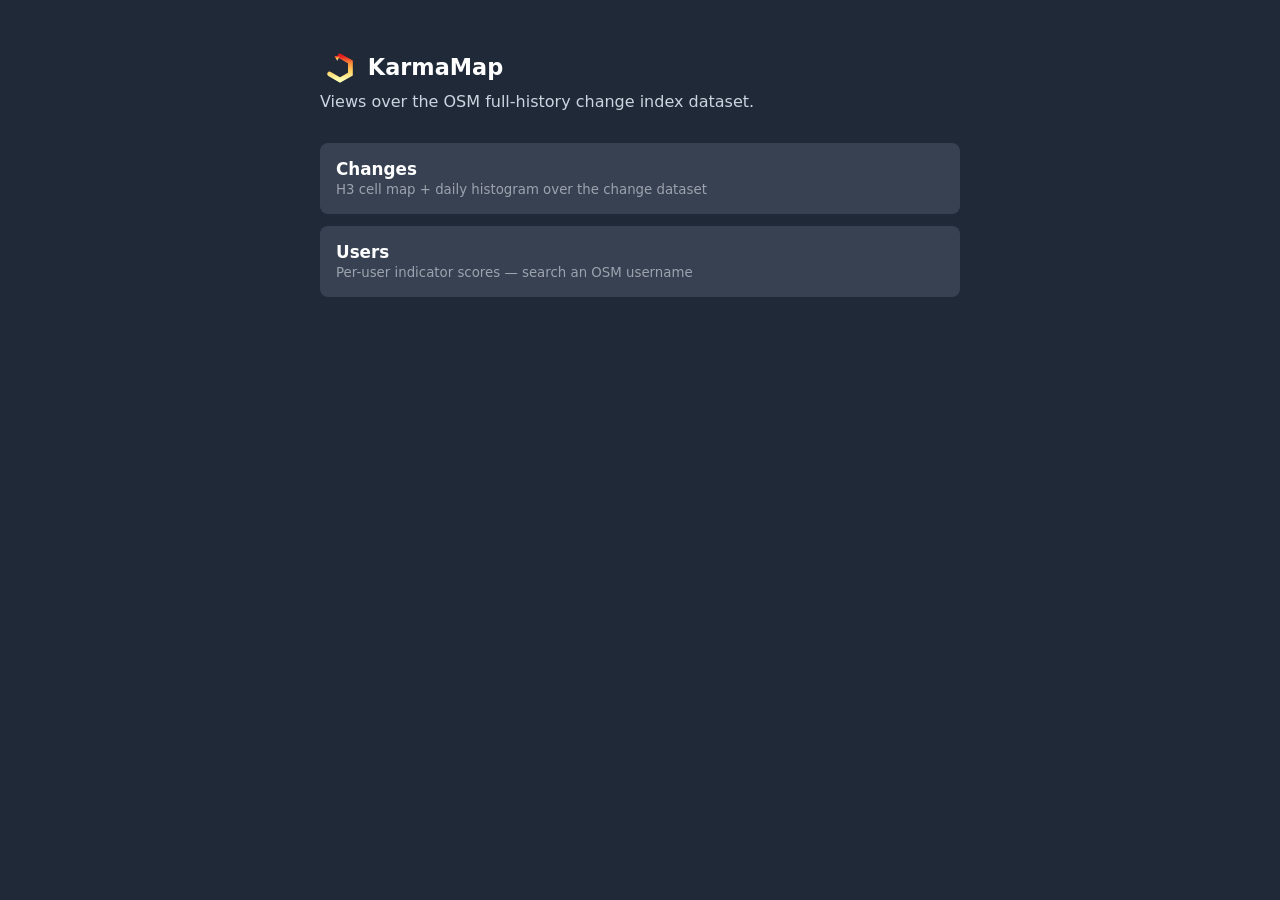
==== web/index.html @ ceda4431 "CSS refactoring" ====
<!doctype html>
<html lang="en">
<head>
  <meta charset="utf-8" />
  <meta name="viewport" content="width=device-width, initial-scale=1" />
  <title>KarmaMap</title>
  <link rel="icon" type="image/svg+xml" href="./icon.svg" />
  <link rel="stylesheet" href="./base.css" />
  <style>
    html, body { background: var(--header-bg); color: white; }
    #wrap { max-width: 640px; margin: 0 auto; padding: 3rem 1rem; }
    h1 { font-size: 1.4rem; margin: 0 0 0.25rem; }
    p { color: var(--text-soft); margin: 0 0 2rem; }
    ul { list-style: none; margin: 0; padding: 0; display: flex; flex-direction: column; gap: 0.75rem; }
    a { display: block; padding: 1rem; border-radius: 8px; background: var(--panel); color: white; text-decoration: none; }
    a:hover { background: var(--panel-hover); }
    strong { display: block; font-size: 1.05rem; }
    small { color: var(--muted); }
  </style>
</head>
<body>
  <div id="wrap">
    <h1><img src="./icon.svg" alt="" width="40" height="40" style="vertical-align: middle;" /> KarmaMap</h1>
    <p>Views over the OSM full-history change index dataset.</p>
    <ul>
      <li>
        <a href="./changes/">
          <strong>Changes</strong>
          <small>H3 cell map + daily histogram over the change dataset</small>
        </a>
      </li>
      <li>
        <a href="./users/">
          <strong>Users</strong>
          <small>Per-user indicator scores — search an OSM username</small>
        </a>
      </li>
    </ul>
  </div>
</body>
</html>
---- web/base.css ----
:root {
  --header-bg: #1f2937;
  --panel: #374151;
  --panel-hover: #4b5563;
  --link: #93c5fd;
  --divider: #9ba7b9;
  --muted: #9ca3af;
  --label: #6b7280;
  --border: #e5e7eb;
  --border-light: #f3f4f6;
  --surface: #fff;
  --surface-alt: #f9fafb;
  --page-bg: #f3f4f6;
  --code-bg: #111827;
  --code-fg: #e5e7eb;
  --text-soft: #cbd5e1;
}

html, body { height: 100%; margin: 0; font-family: system-ui, sans-serif; }

#controls {
  display: flex; align-items: center; gap: 0.75rem;
  padding: 0.75rem 1rem; background: var(--header-bg); color: white;
}
#controls a { color: var(--link); text-decoration: none; font-size: 0.9rem; }
#controls .divider { width: 1px; height: 28px; background: var(--divider); }
#controls label { font-size: 0.85rem; }
#controls input[type="date"],
#controls input[type="text"],
#controls button { font-size: 0.9rem; padding: 0.3rem 0.5rem; }

#status { font-size: 0.85rem; opacity: 0.85; }
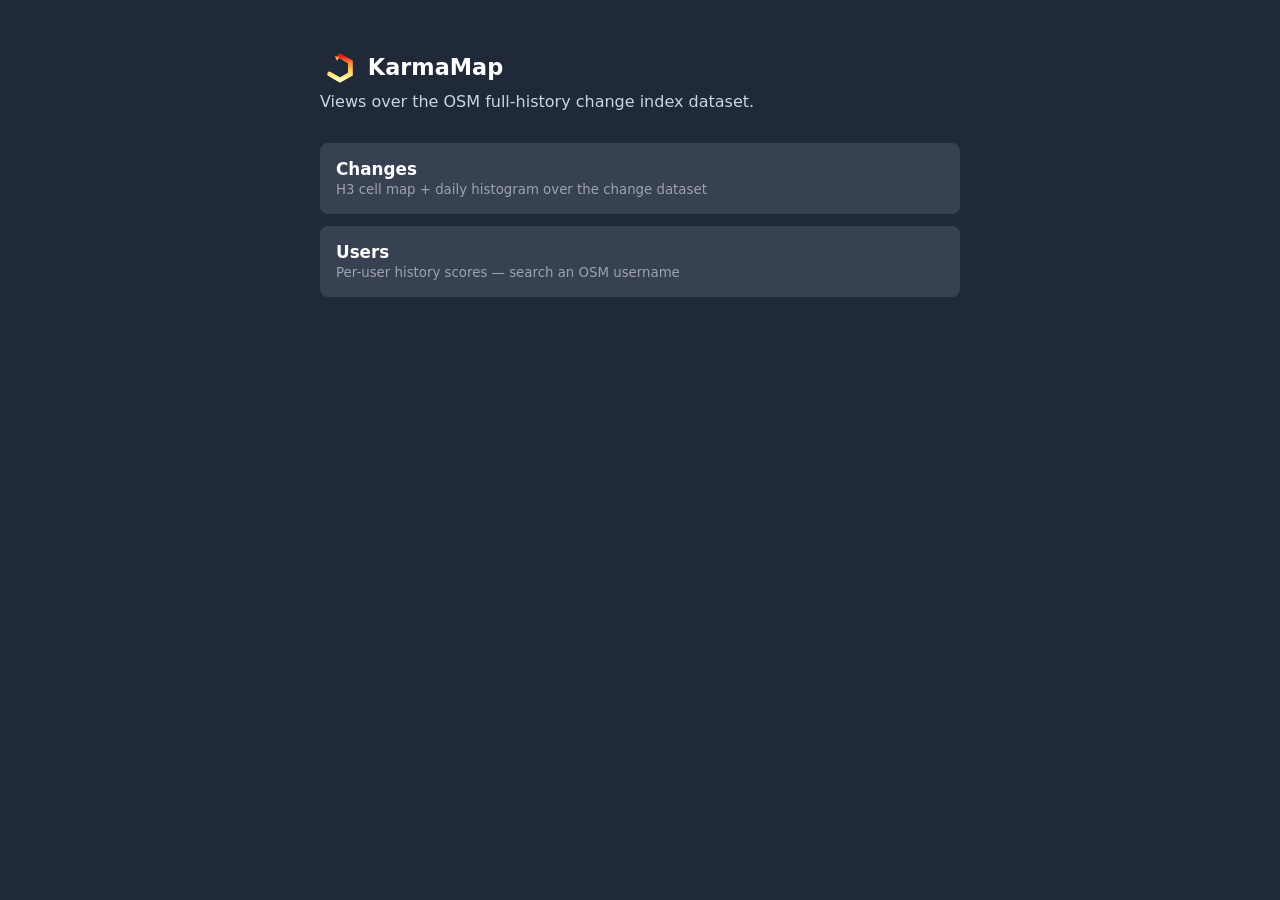
==== commit 7f469cc3: "Rename user_indicators to users_history" ====
--- a/web/index.html
+++ b/web/index.html
@@ -32,7 +32,7 @@
       <li>
         <a href="./users/">
           <strong>Users</strong>
-          <small>Per-user indicator scores — search an OSM username</small>
+          <small>Per-user history scores — search an OSM username</small>
         </a>
       </li>
     </ul>
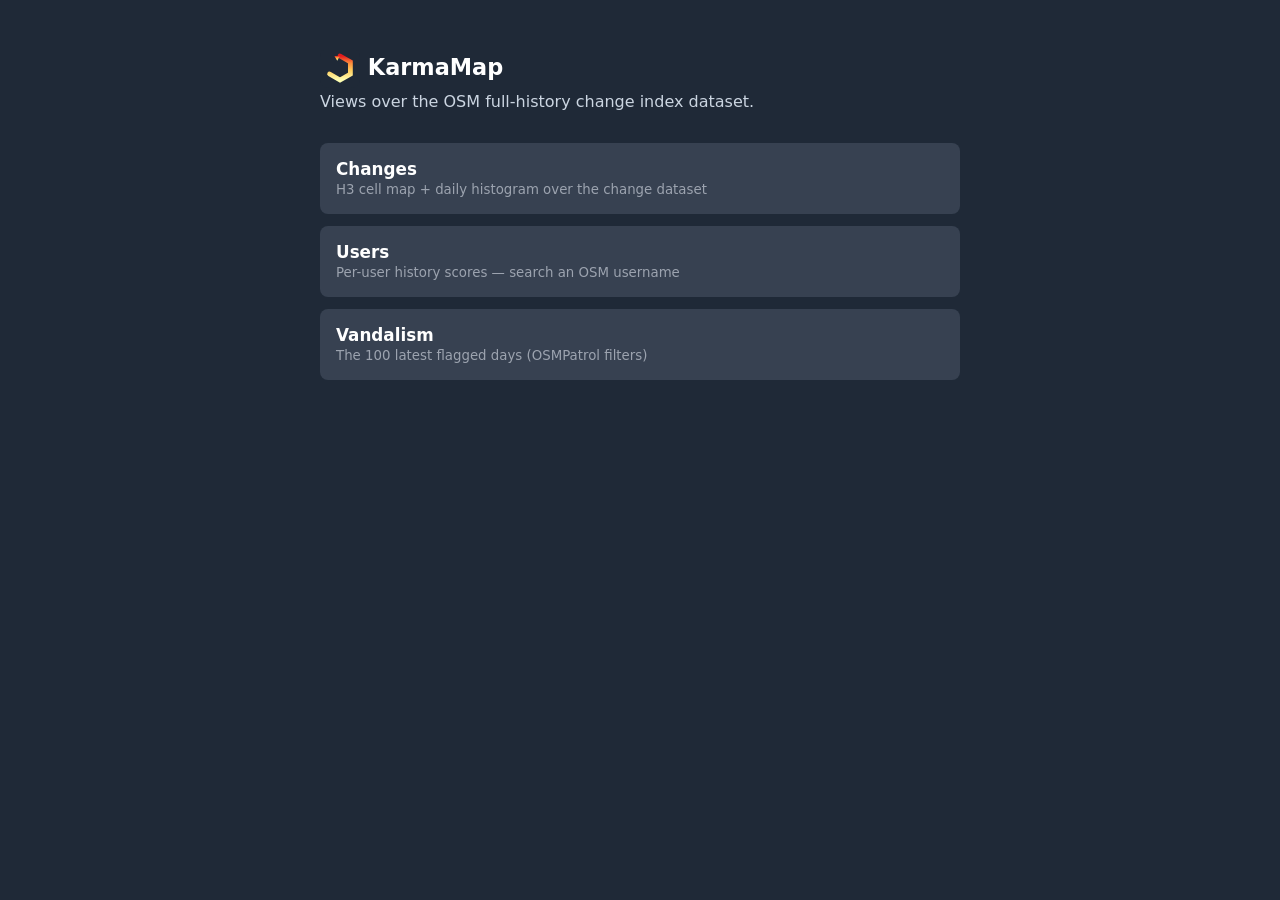
==== commit 6d9a85fb: "Add vandalism.parquet" ====
--- a/web/index.html
+++ b/web/index.html
@@ -35,6 +35,12 @@
           <small>Per-user history scores — search an OSM username</small>
         </a>
       </li>
+      <li>
+        <a href="./vandalism/">
+          <strong>Vandalism</strong>
+          <small>The 100 latest flagged days (OSMPatrol filters)</small>
+        </a>
+      </li>
     </ul>
   </div>
 </body>
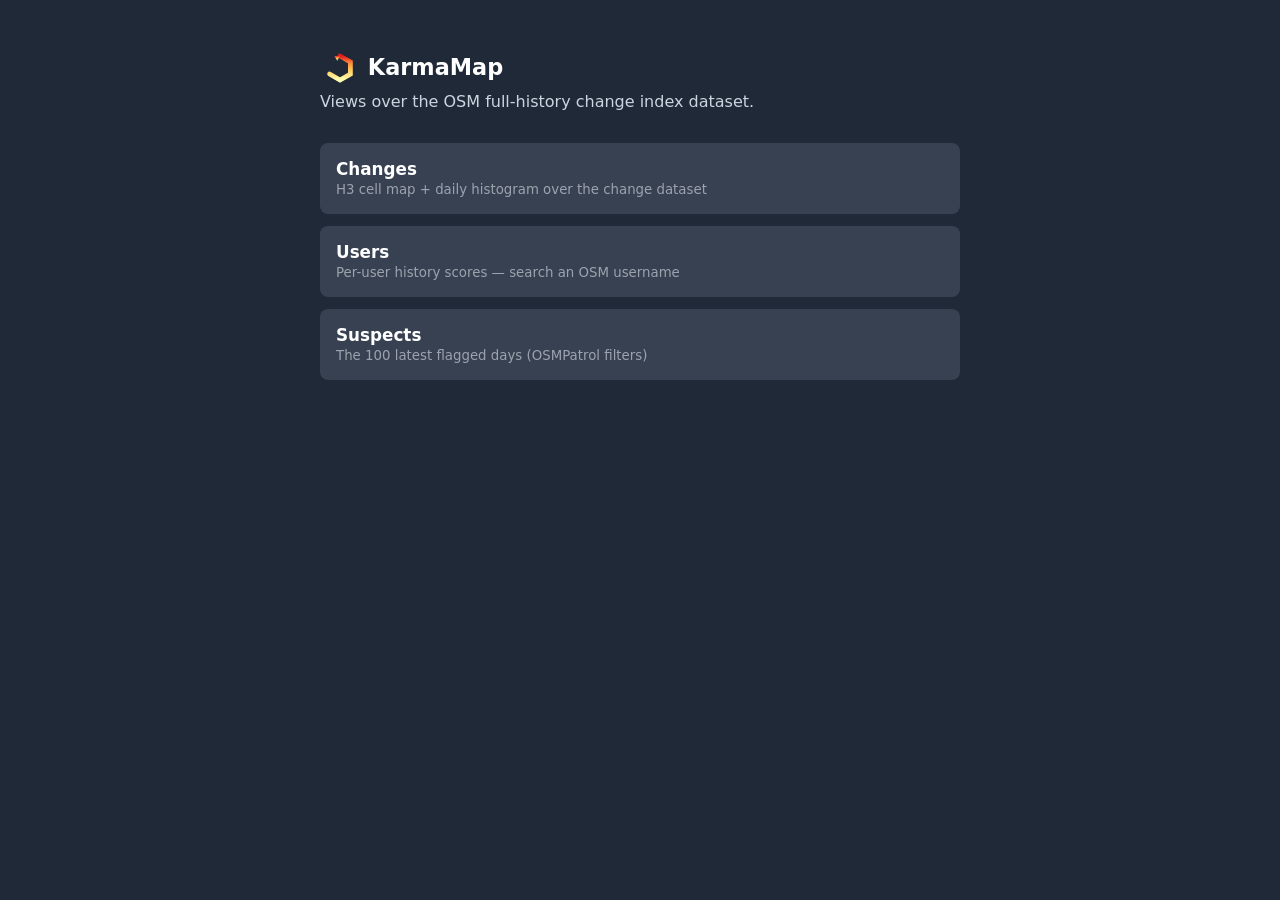
==== commit e88bbf34: "Rename vandalism suspect" ====
--- a/web/index.html
+++ b/web/index.html
@@ -36,8 +36,8 @@
         </a>
       </li>
       <li>
-        <a href="./vandalism/">
-          <strong>Vandalism</strong>
+        <a href="./suspect/">
+          <strong>Suspects</strong>
           <small>The 100 latest flagged days (OSMPatrol filters)</small>
         </a>
       </li>
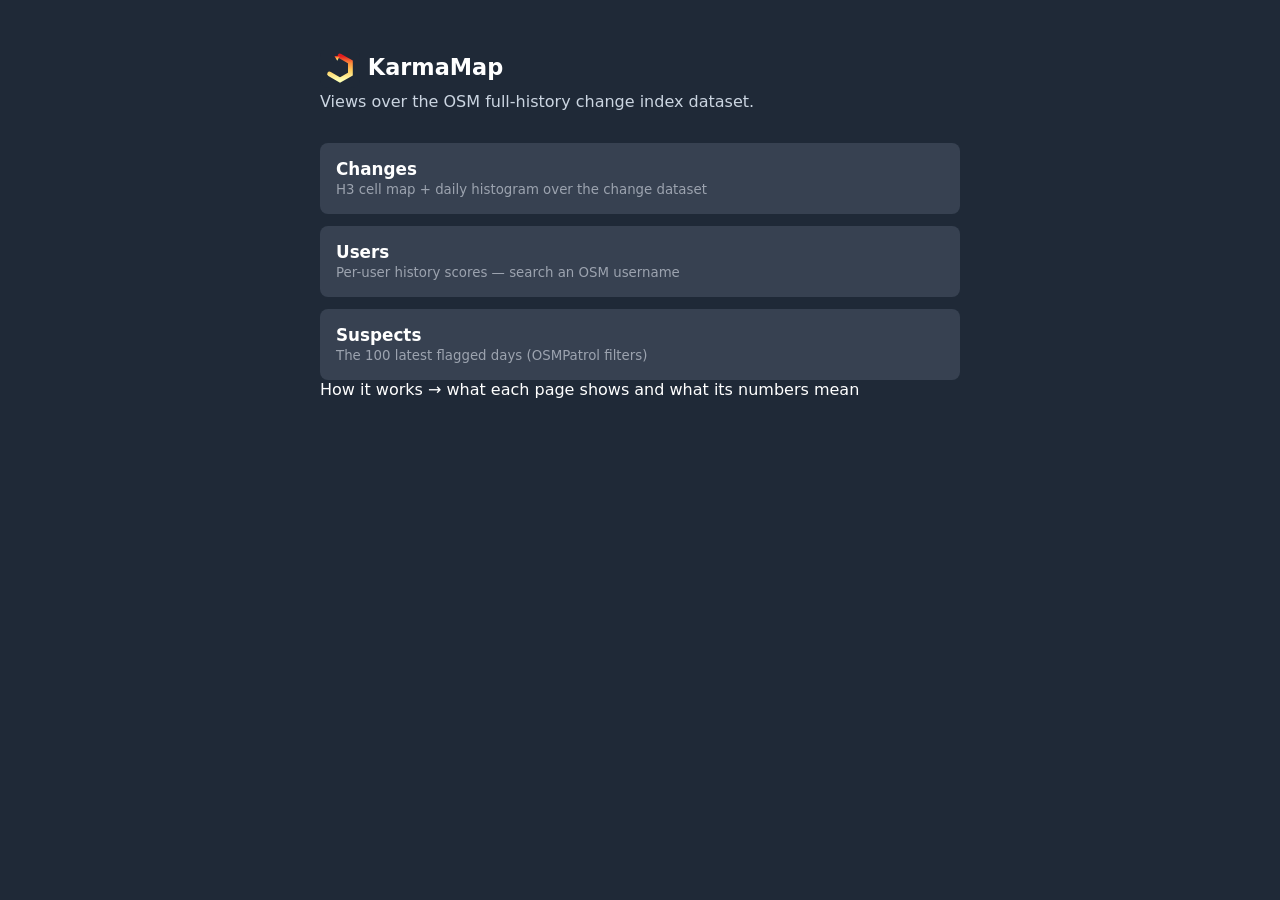
==== commit bd64152b: "How it works" ====
--- a/web/index.html
+++ b/web/index.html
@@ -42,6 +42,7 @@
         </a>
       </li>
     </ul>
+    <p><a href="./how-it-works.html" style="background: none; padding: 0; display: inline;">How it works &rarr; what each page shows and what its numbers mean</a></p>
   </div>
 </body>
 </html>
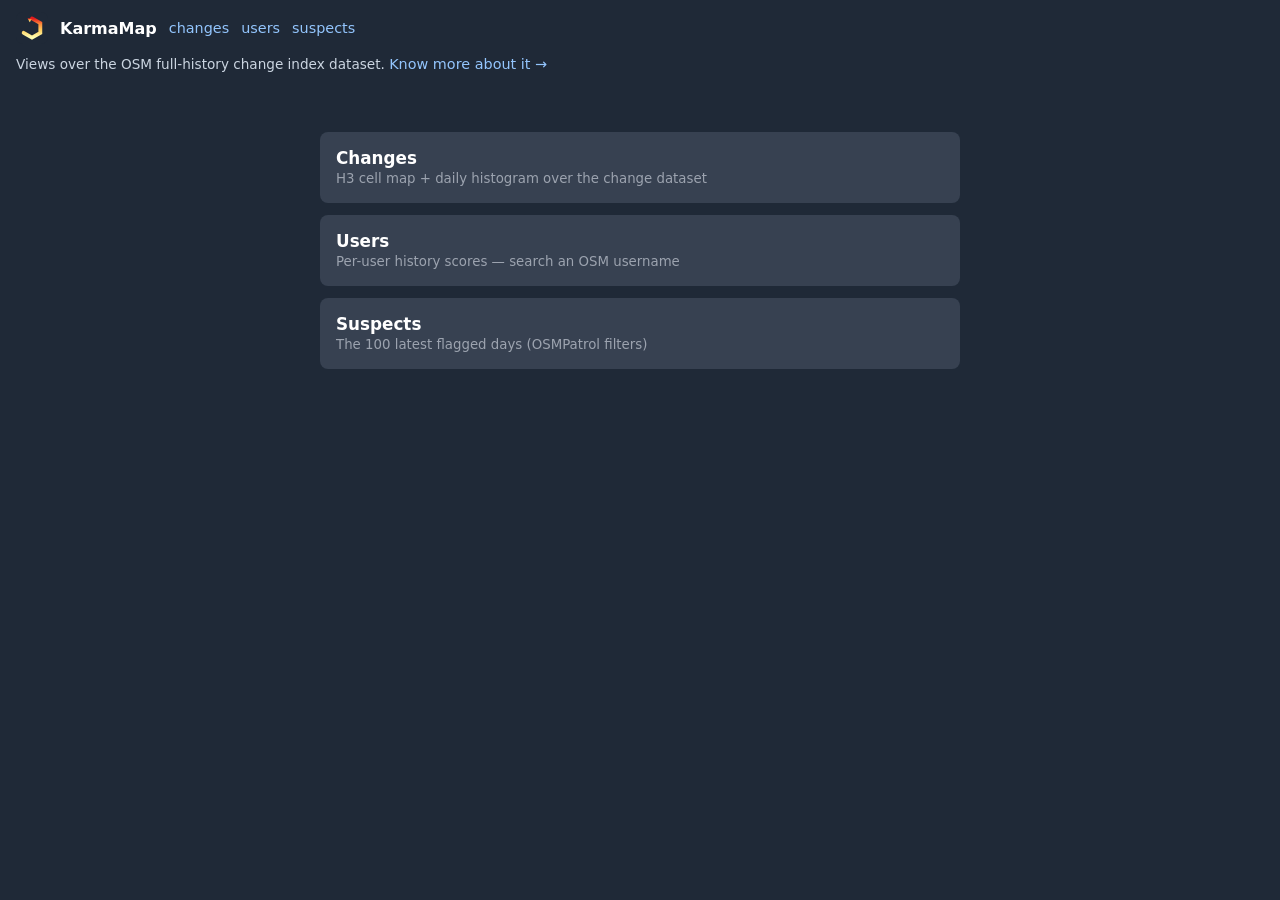
==== commit 9b6da52b: "Add description in the header" ====
--- a/web/index.html
+++ b/web/index.html
@@ -9,19 +9,27 @@
   <style>
     html, body { background: var(--header-bg); color: white; }
     #wrap { max-width: 640px; margin: 0 auto; padding: 3rem 1rem; }
-    h1 { font-size: 1.4rem; margin: 0 0 0.25rem; }
-    p { color: var(--text-soft); margin: 0 0 2rem; }
     ul { list-style: none; margin: 0; padding: 0; display: flex; flex-direction: column; gap: 0.75rem; }
-    a { display: block; padding: 1rem; border-radius: 8px; background: var(--panel); color: white; text-decoration: none; }
-    a:hover { background: var(--panel-hover); }
-    strong { display: block; font-size: 1.05rem; }
-    small { color: var(--muted); }
+    #wrap a { display: block; padding: 1rem; border-radius: 8px; background: var(--panel); color: white; text-decoration: none; }
+    #wrap a:hover { background: var(--panel-hover); }
+    #wrap strong { display: block; font-size: 1.05rem; }
+    #wrap small { color: var(--muted); }
   </style>
 </head>
 <body>
+  <div id="controls">
+    <img src="./icon.svg" alt="" width="32" height="32" />
+    <h1>KarmaMap</h1>
+
+    <a href="./changes/">changes</a>
+    <a href="./users/">users</a>
+    <a href="./suspect/">suspects</a>
+
+    <p class="page-desc">Views over the OSM full-history change index dataset.
+      <a href="./how-it-works.html">Know more about it &rarr;</a></p>
+  </div>
+
   <div id="wrap">
-    <h1><img src="./icon.svg" alt="" width="40" height="40" style="vertical-align: middle;" /> KarmaMap</h1>
-    <p>Views over the OSM full-history change index dataset.</p>
     <ul>
       <li>
         <a href="./changes/">
@@ -42,7 +50,6 @@
         </a>
       </li>
     </ul>
-    <p><a href="./how-it-works.html" style="background: none; padding: 0; display: inline;">How it works &rarr; what each page shows and what its numbers mean</a></p>
   </div>
 </body>
 </html>
--- a/web/base.css
+++ b/web/base.css
@@ -19,10 +19,11 @@
 html, body { height: 100%; margin: 0; font-family: system-ui, sans-serif; }
 
 #controls {
-  display: flex; align-items: center; gap: 0.75rem;
+  display: flex; align-items: center; gap: 0.75rem; flex-wrap: wrap;
   padding: 0.75rem 1rem; background: var(--header-bg); color: white;
 }
 #controls a { color: var(--link); text-decoration: none; font-size: 0.9rem; }
+#controls h1 { font-size: 1rem; margin: 0; }
 #controls .divider { width: 1px; height: 28px; background: var(--divider); }
 #controls label { font-size: 0.85rem; }
 #controls input[type="date"],
@@ -30,3 +31,10 @@
 #controls button { font-size: 0.9rem; padding: 0.3rem 0.5rem; }
 
 #status { font-size: 0.85rem; opacity: 0.85; }
+
+/* Second header row: one line describing the page, plus the guide link. */
+.page-desc {
+  flex: 0 0 100%; margin: 0; font-size: 0.85rem; color: var(--text-soft);
+}
+.page-desc a { color: var(--link); text-decoration: none; white-space: nowrap; }
+.page-desc a:hover { text-decoration: underline; }
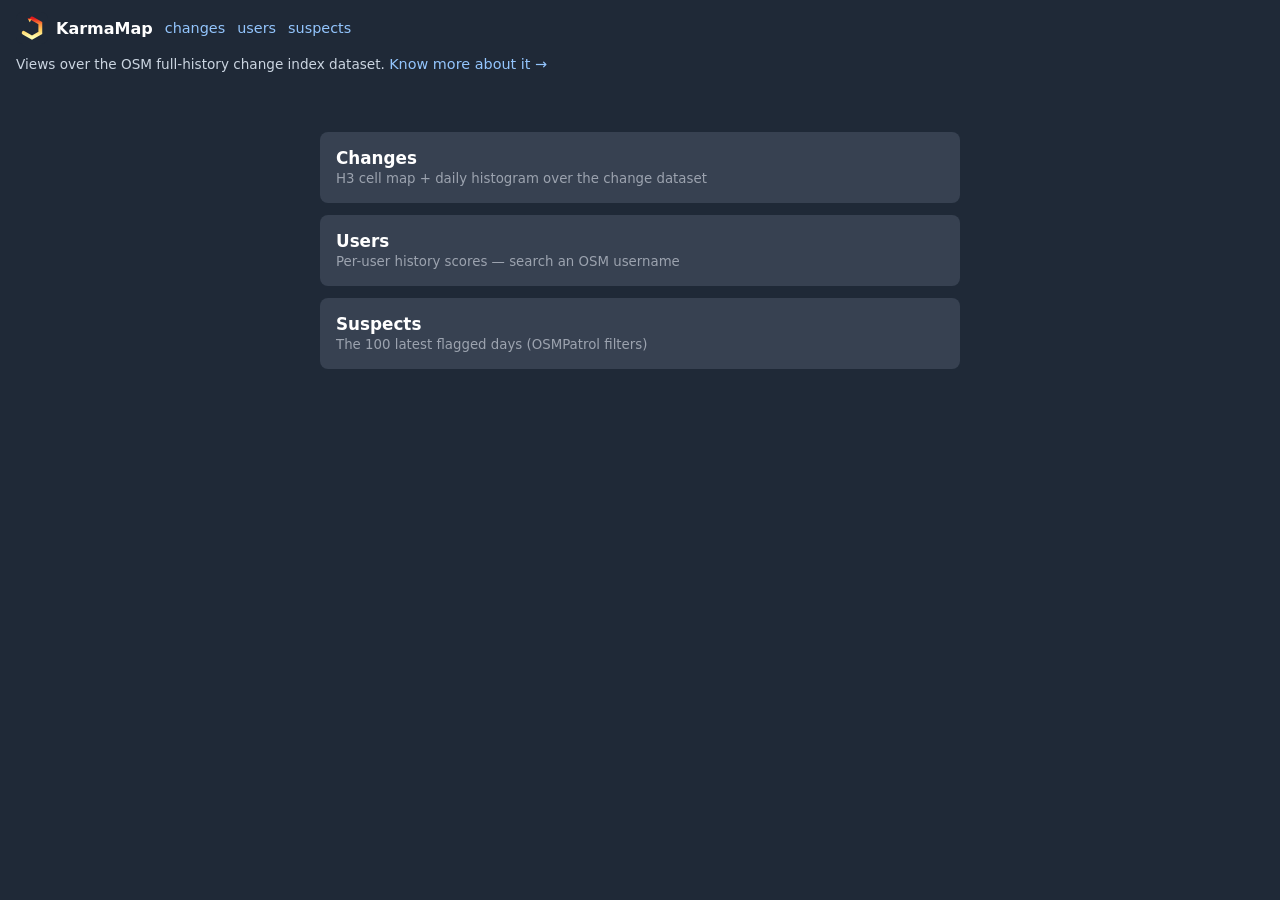
==== commit 1cc5d7f8: "Link back to home page" ====
--- a/web/index.html
+++ b/web/index.html
@@ -18,8 +18,10 @@
 </head>
 <body>
   <div id="controls">
-    <img src="./icon.svg" alt="" width="32" height="32" />
-    <h1>KarmaMap</h1>
+    <a class="brand" href="./">
+      <img src="./icon.svg" alt="" width="32" height="32" />
+      <h1>KarmaMap</h1>
+    </a>
 
     <a href="./changes/">changes</a>
     <a href="./users/">users</a>
--- a/web/base.css
+++ b/web/base.css
@@ -24,6 +24,8 @@
 }
 #controls a { color: var(--link); text-decoration: none; font-size: 0.9rem; }
 #controls h1 { font-size: 1rem; margin: 0; }
+#controls .brand { display: flex; align-items: center; gap: 0.5rem; color: white; font-size: 1rem; }
+#controls .brand:hover { opacity: 0.85; }
 #controls .divider { width: 1px; height: 28px; background: var(--divider); }
 #controls label { font-size: 0.85rem; }
 #controls input[type="date"],
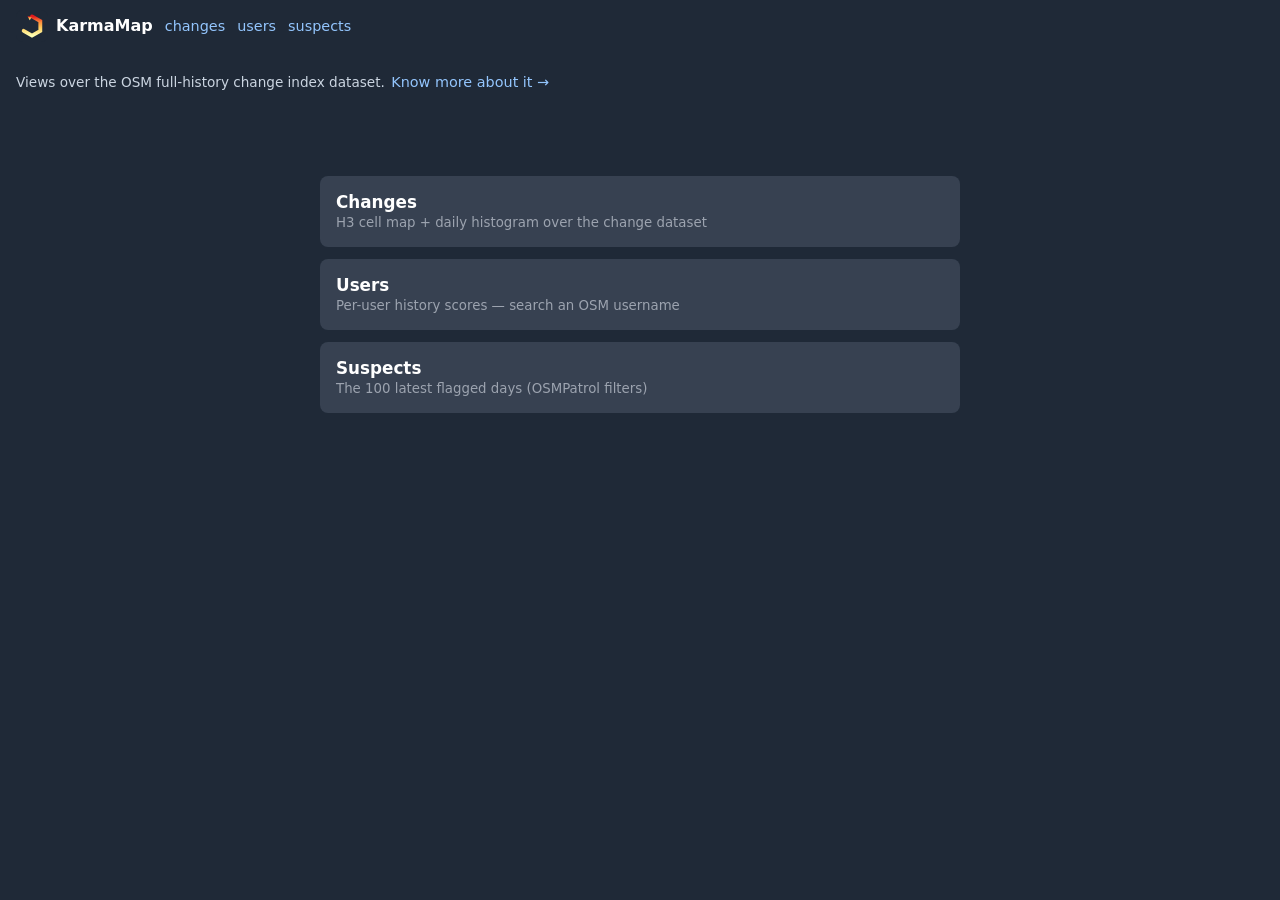
==== commit eba17bc5: "Rework header" ====
--- a/web/index.html
+++ b/web/index.html
@@ -17,18 +17,26 @@
   </style>
 </head>
 <body>
-  <div id="controls">
-    <a class="brand" href="./">
-      <img src="./icon.svg" alt="" width="32" height="32" />
-      <h1>KarmaMap</h1>
-    </a>
+  <div id="header">
+    <div class="header-row">
+      <a class="brand" href="./">
+        <img src="./icon.svg" alt="" width="32" height="32" />
+        <h1>KarmaMap</h1>
+      </a>
 
-    <a href="./changes/">changes</a>
-    <a href="./users/">users</a>
-    <a href="./suspect/">suspects</a>
+      <nav class="header-nav" aria-label="Pages">
+        <a href="./changes/">changes</a>
+        <a href="./users/">users</a>
+        <a href="./suspect/">suspects</a>
+      </nav>
+    </div>
 
-    <p class="page-desc">Views over the OSM full-history change index dataset.
-      <a href="./how-it-works.html">Know more about it &rarr;</a></p>
+    <div class="header-row">
+      <p class="page-desc">
+        <span class="page-desc-text">Views over the OSM full-history change index dataset.</span>
+        <a href="./how-it-works.html">Know more about it &rarr;</a>
+      </p>
+    </div>
   </div>
 
   <div id="wrap">
--- a/web/base.css
+++ b/web/base.css
@@ -14,29 +14,58 @@
   --code-bg: #111827;
   --code-fg: #e5e7eb;
   --text-soft: #cbd5e1;
+  /* Logo row, description row, control row, two row gaps and padding, plus a
+     little slack. In rem, so a larger default font size grows it with
+     everything else. */
+  --header-height: 8rem;
 }
 
 html, body { height: 100%; margin: 0; font-family: system-ui, sans-serif; }
 
-#controls {
-  display: flex; align-items: center; gap: 0.75rem; flex-wrap: wrap;
-  padding: 0.75rem 1rem; background: var(--header-bg); color: white;
+#header {
+  display: flex; flex-direction: column; gap: 0.3rem; flex-shrink: 0;
+  box-sizing: border-box; height: var(--header-height); overflow: hidden;
+  padding: 0.6rem 1rem; background: var(--header-bg); color: white;
 }
-#controls a { color: var(--link); text-decoration: none; font-size: 0.9rem; }
-#controls h1 { font-size: 1rem; margin: 0; }
-#controls .brand { display: flex; align-items: center; gap: 0.5rem; color: white; font-size: 1rem; }
-#controls .brand:hover { opacity: 0.85; }
-#controls .divider { width: 1px; height: 28px; background: var(--divider); }
-#controls label { font-size: 0.85rem; }
-#controls input[type="date"],
-#controls input[type="text"],
-#controls button { font-size: 0.9rem; padding: 0.3rem 0.5rem; }
+#header a { color: var(--link); text-decoration: none; font-size: 0.9rem; }
+#header h1 { font-size: 1rem; margin: 0; }
+#header a[aria-current="page"] { color: white; font-weight: 600; }
+#header .divider { width: 1px; height: 20px; background: var(--divider); }
+#header label { font-size: 0.85rem; }
+#header input[type="date"],
+#header input[type="text"],
+#header button { font-size: 0.9rem; padding: 0.3rem 0.5rem; }
 
-#status { font-size: 0.85rem; opacity: 0.85; }
+/* First header row: brand and the other pages on the left, extract badge on
+   the right. */
+.header-nav {
+  display: flex; align-items: center; gap: 0.75rem;
+  min-width: 0; flex: 1 1 auto;
+}
+#header .brand { display: flex; align-items: center; gap: 0.5rem; color: white; font-size: 1rem; }
+#header .brand:hover { opacity: 0.85; }
 
-/* Second header row: one line describing the page, plus the guide link. */
-.page-desc {
-  flex: 0 0 100%; margin: 0; font-size: 0.85rem; color: var(--text-soft);
+/* Extract name and last update date, filled from manifest.json; collapsed
+   until it has something to show. It is the one row-1 item allowed to
+   shrink, and its title carries the full text. */
+.extract-info {
+  flex: 0 1 auto; min-width: 0; margin-left: auto;
+  font-size: 0.85rem; color: var(--text-soft);
+  white-space: nowrap; overflow: hidden; text-overflow: ellipsis;
 }
+.extract-info:empty { display: none; }
+
+/* Second header row: what the page is, its own options, then the status.
+   The sentence truncates; the guide link after it never does. */
+.header-row { display: flex; align-items: center; gap: 0.75rem; flex: 0 0 auto; min-height: 0; }
+.header-row:last-child { flex: 1 1 auto; }
+.page-desc { display: flex; align-items: center; gap: 0.4rem; flex: 0 1 auto; min-width: 0; margin: 0; font-size: 0.85rem; color: var(--text-soft); }
+.page-desc-text { flex: 0 1 auto; min-width: 0; overflow: hidden; text-overflow: ellipsis; white-space: nowrap; }
 .page-desc a { color: var(--link); text-decoration: none; white-space: nowrap; }
 .page-desc a:hover { text-decoration: underline; }
+.page-options { display: flex; align-items: center; gap: 0.5rem; flex: 0 0 auto; }
+#status {
+  flex: 0 1 auto; margin-left: auto; min-width: 0; text-align: right;
+  font-size: 0.85rem; opacity: 0.85;
+  white-space: nowrap; overflow: hidden; text-overflow: ellipsis;
+}
